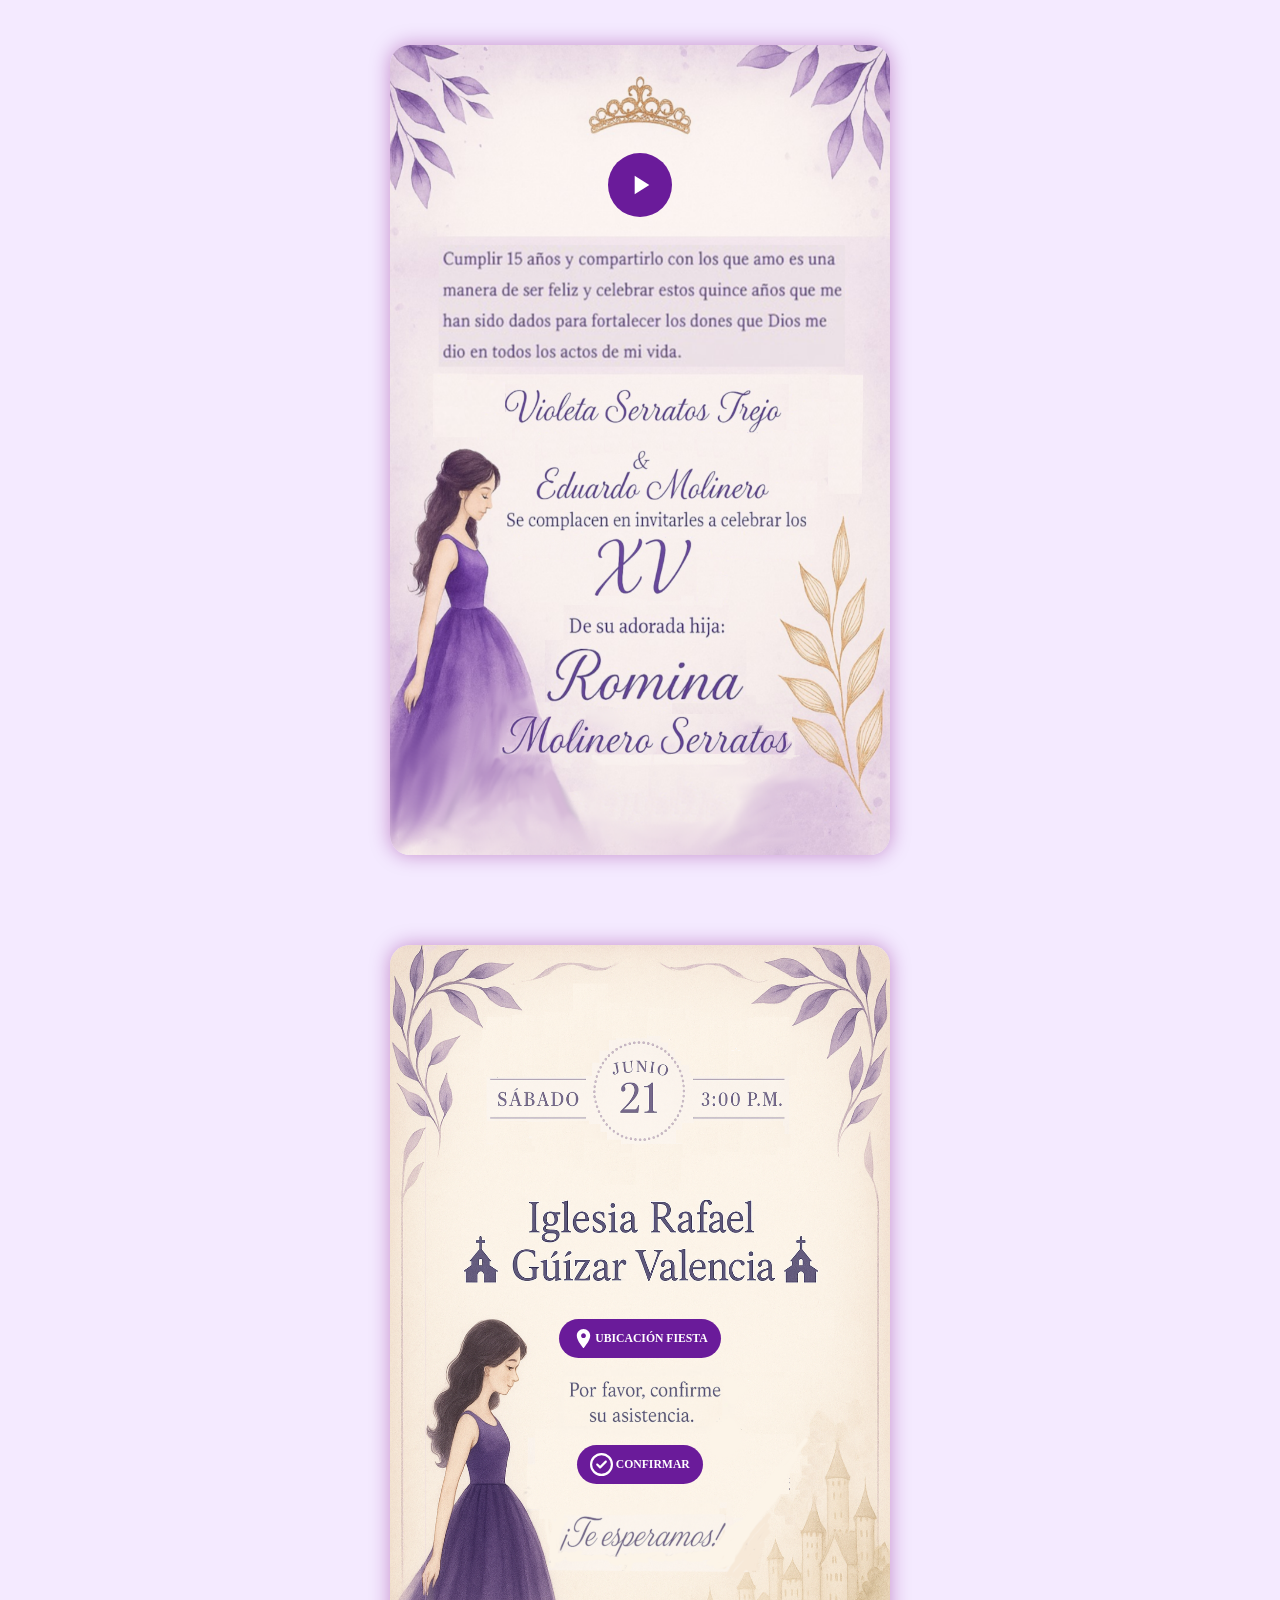
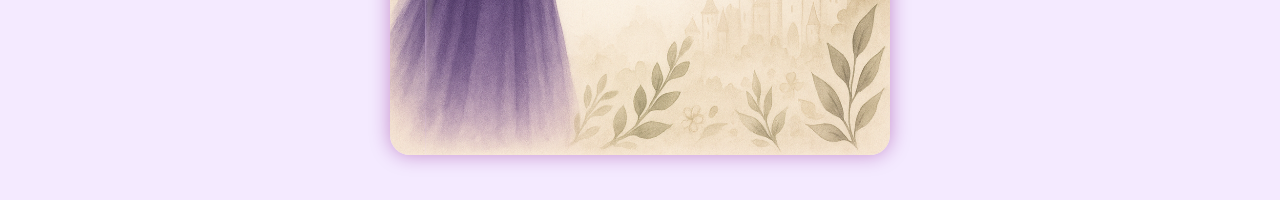
==== docs/index.html @ c10bd402 "fix Xoe at document title" ====
<!doctype html>
<html lang="es">
    <head>
        <meta charset="UTF-8" />
        <meta name="viewport" content="width=device-width, initial-scale=1.0" />
        <title>Invitación XV Romina</title>
        <link rel="stylesheet" href="styles.css" />
    </head>
    <body>
        <section class="pantalla">
            <div class="invitacion">
                <div class="contenido">
                    <button class="play-btn">
                        <div class="icon-wrap" style="height: 34px; width: 34px; display: flex; align-items: center; justify-content: center;">
                        <div class="play-p" id="iconoPlay" style="display: flex;">
                            <svg
                                xmlns="http://www.w3.org/2000/svg"
                                width="32"
                                height="32"
                                fill="white"
                                viewBox="0 0 24 24"
                            >
                                <path d="M8 5v14l11-7z" />
                            </svg>
                        </div>

                        <div
                            class="play-p"
                            id="iconoPause"
                            style="display: none;"
                        >
                            <svg
                                xmlns="http://www.w3.org/2000/svg"
                                width="32"
                                height="32"
                                fill="white"
                                viewBox="0 0 24 24"
                            >
                                <path d="M6 19h4V5H6v14zm8-14v14h4V5h-4z" />
                            </svg>
                        </div>
                    </button>
                    <audio id="miAudio">
                        <source src="audio/music.webm" type="audio/webm" />
                        <source src="audio/music.mp3" type="audio/mp3" />
                    </audio>
                </div>
                <img
                    src="imagenes/fondoREV.png"
                    alt="Invitación XV"
                    class="fondo"
                />
            </div>
        </section>

        <section class="pantalla">
            <div class="invitacion">
                <div class="contenido">
                    <a
                        href="https://maps.app.goo.gl/NX38TknnofLvXbgW9?g_st=aw"
                        target="_blank"
                        class="location-btn"
                    >
                        <svg
                            xmlns="http://www.w3.org/2000/svg"
                            height="23"
                            viewBox="0 0 24 24"
                            width="23"
                            fill="white"
                        >
                            <path
                                d="M12 2C8.13 2 5 5.13 5 9c0 5.25 7 13 7 13s7-7.75 7-13c0-3.87-3.13-7-7-7zm0 9.5c-1.38 0-2.5-1.12-2.5-2.5S10.62 6.5 12 6.5s2.5 1.12 2.5 2.5S13.38 11.5 12 11.5z"
                            />
                        </svg>
                        UBICACIÓN FIESTA
                    </a>
                    <a
                        href="https://api.whatsapp.com/send/?phone=4421382353&text=Gracias+por+la+invitación.+Nos+vemos+pronto+para+celebrar+este+día+tan+especial+para+Romina.💜&type=phone_number&app_absent=0"
                        target="_blank"
                        class="contact-btn"
                    >
                        <img
                            src="iconos/circle-check-regular.svg"
                            alt="check-icon"
                            style="
                                width: 23px;
                                height: 23px;
                                filter: invert(100%) brightness(1000%) !important;
                            "
                        />
                        CONFIRMAR
                    </a>
                </div>
                <img
                    src="imagenes/fondo2.png"
                    alt="Invitación XV"
                    class="fondo"
                />
            </div>
        </section>

        <!-- JS para reproducir -->
        <script>

          const iconoPlay = document.getElementById("iconoPlay");
          const iconoPause = document.getElementById("iconoPause");
          const playBtn = document.querySelector(".play-btn");
          const audio = document.getElementById("miAudio");

          playBtn.addEventListener("click", () => {
            if (audio.paused) {
              audio.play();
              iconoPlay.style.display = "none";
              iconoPause.style.display = "flex";
            } else {
              audio.pause();
              iconoPlay.style.display = "flex";
              iconoPause.style.display = "none";
            }
          });

        </script>
    </body>
</html>
---- docs/styles.css ----
body {
    margin: 0;
    padding: 0;
    font-family: "Georgia", serif;
    background-color: #f4eaff;
}

/* Cada sección ocupa el 100% de la pantalla */
.pantalla {
    width: 100vw;
    height: 100vh;
    display: grid;
    place-items: center;
}

.invitacion {
    width: 90%;
    max-width: 500px;
    border-radius: 20px;
    box-shadow: 0 0 20px rgba(128, 0, 128, 0.4);
    position: relative;
}

.fondo {
    width: 100%;
    height: 90vh;
    display: block;
    border-radius: 20px;
}

.contenido {
    position: absolute;
    top: 0;
    left: 0;
    padding: 30px 20px;
    width: 100%;
    height: 100%;
    text-align: center;
    color: #4c0070;
    display: flex;
    justify-content: center;
    align-items: center;
    pointer-events: none;
    padding: 0;
}

.play-btn {
    position: absolute;
    top: 12vh;
    background-color: #6a1b9a;
    color: white;
    border: none;
    width: 64px;
    height: 64px;
    padding: 10px 15px;
    border-radius: 50%;
    font-size: 20px;
    cursor: pointer;
    transition: background 0.3s ease;
    pointer-events: all;
}

.location-btn {
    display: flex;
    align-content: center;
    justify-content: center;
    justify-items: center;
    align-items: center;
    position: absolute;
    top: 41.5vh;
    background-color: #6a1b9a;
    color: white;
    text-decoration: none;
    padding: 0.93vh 1.04vw;
    border-radius: 2.31vh;
    font-size: 1.3vh;
    font-weight: bold;
    border: none;
    cursor: pointer;
    transition: background-color 0.3s ease;
    pointer-events: all;
}

.contact-btn {
    display: flex;
    align-content: center;
    justify-content: center;
    justify-items: center;
    align-items: center;
    gap: 0.28vh;
    position: absolute;
    top: 55.5vh;
    background-color: #6a1b9a;
    color: white;
    text-decoration: none;
    padding: 0.93vh 1.04vw;
    border-radius: 2.31vh;
    font-size: 1.3vh;
    font-weight: bold;
    border: none;
    cursor: pointer;
    transition: background-color 0.3s ease;
    pointer-events: all;
}

.location-btn:hover,
.contact-btn:hover,
.play-btn:hover {
    background-color: #8e24aa;
}

.icono {
    width: 18px;
    height: 18px;
}
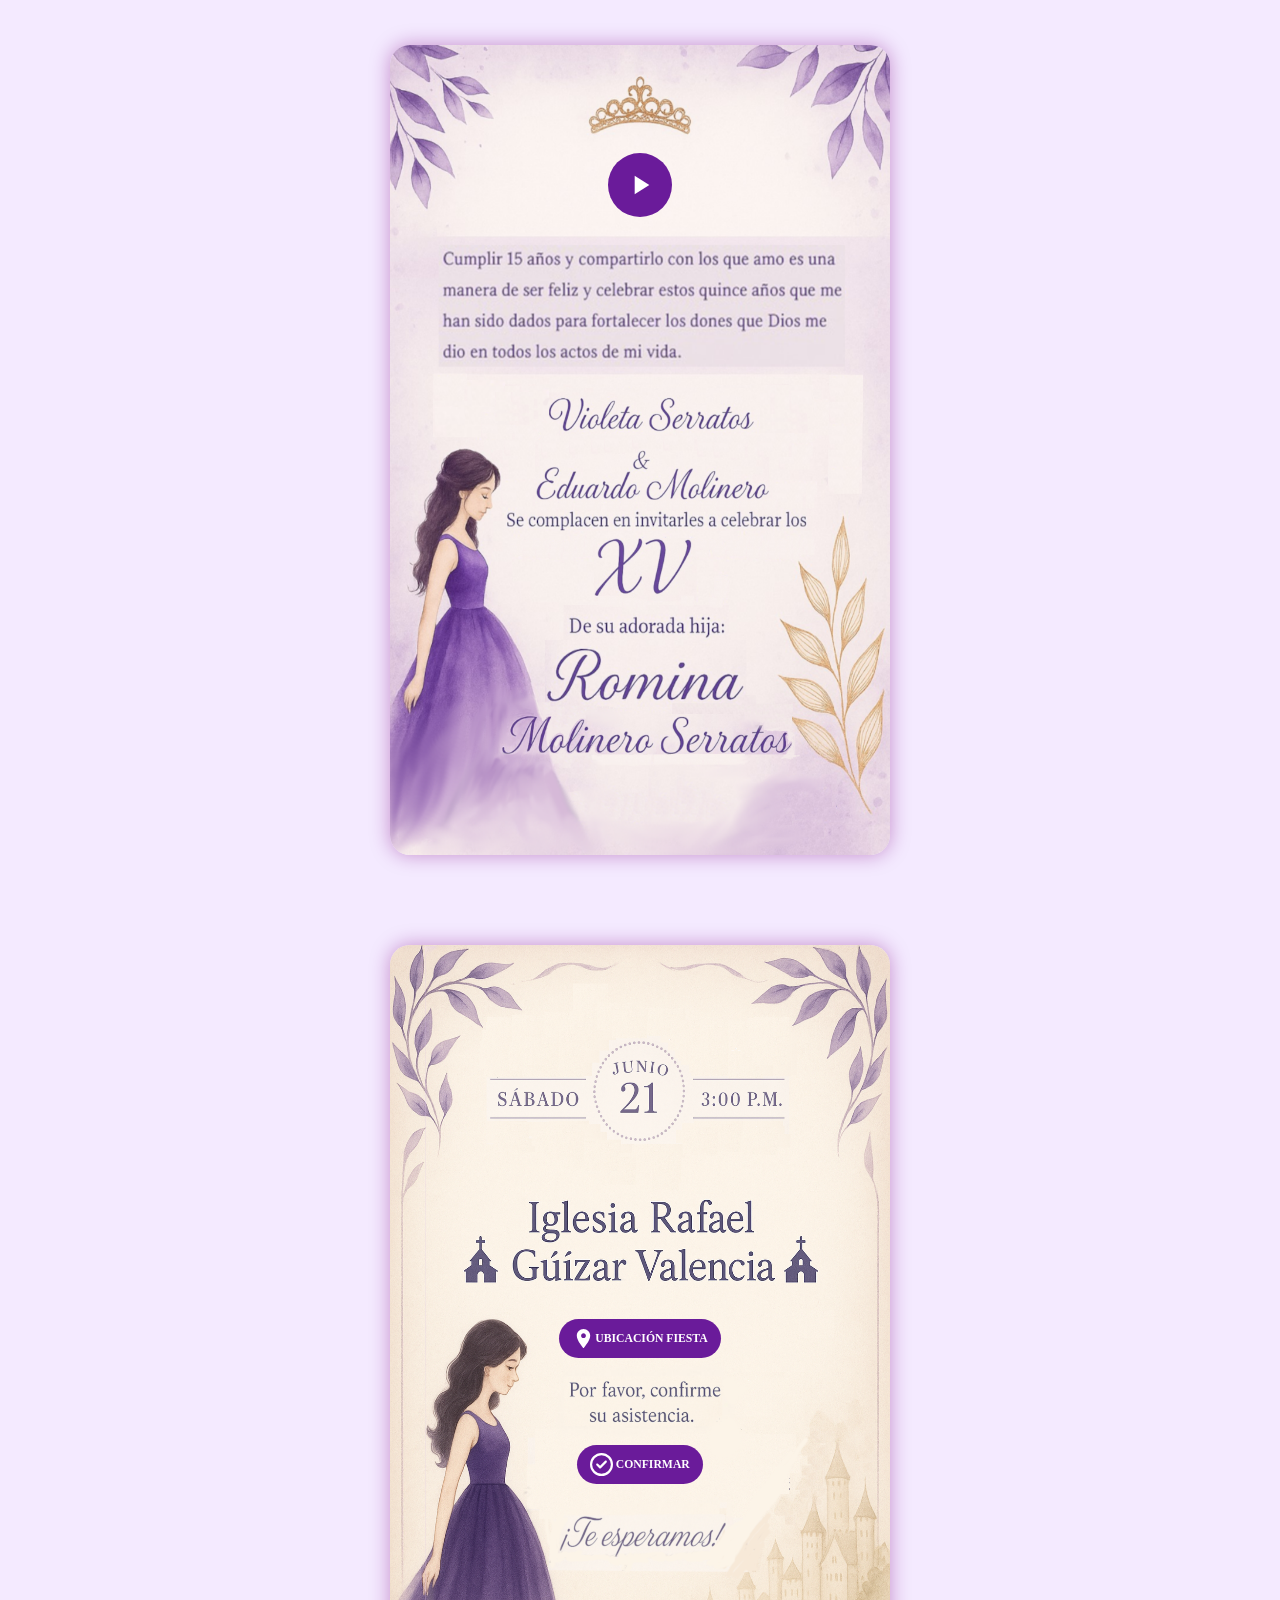
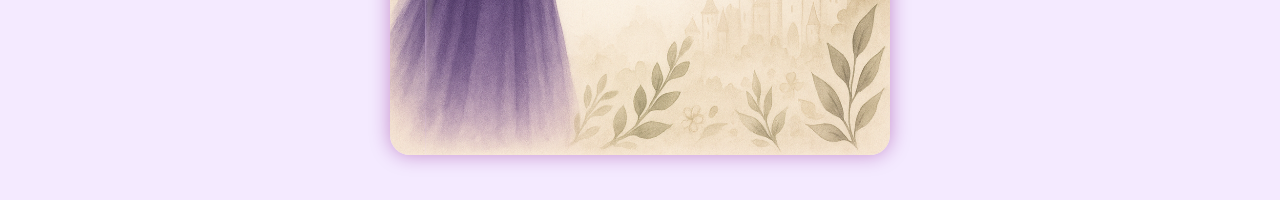
==== commit 2d788c4a: "changes" ====
--- a/docs/index.html
+++ b/docs/index.html
@@ -57,7 +57,7 @@
             <div class="invitacion">
                 <div class="contenido">
                     <a
-                        href="https://maps.app.goo.gl/NX38TknnofLvXbgW9?g_st=aw"
+                        href="https://maps.app.goo.gl/FzDVC32G8CcSwdMZ7?g_st=aw"
                         target="_blank"
                         class="location-btn"
                     >
--- a/docs/styles.css
+++ b/docs/styles.css
@@ -1,115 +1,141 @@
 body {
-    margin: 0;
-    padding: 0;
-    font-family: "Georgia", serif;
-    background-color: #f4eaff;
+  margin: 0;
+  padding: 0;
+  font-family: "Georgia", serif;
+  background-color: #f4eaff;
 }
 
-/* Cada sección ocupa el 100% de la pantalla */
+*{ outline: none; }
+a:focus,a:visited,a:active{
+  outline: none;
+}
+
+input,
+textarea,
+button,
+select,
+a {
+    -webkit-tap-highlight-color: transparent !important;
+    outline: none !important;
+    touch-action: manipulation !important;
+    user-select: none !important;
+}
+
 .pantalla {
-    width: 100vw;
-    height: 100vh;
-    display: grid;
-    place-items: center;
+  width: 100vw;
+  height: 100vh;
+  display: grid;
+  place-items: center;
 }
 
 .invitacion {
-    width: 90%;
-    max-width: 500px;
-    border-radius: 20px;
-    box-shadow: 0 0 20px rgba(128, 0, 128, 0.4);
-    position: relative;
+  width: 90%;
+  max-width: 500px;
+  border-radius: 20px;
+  box-shadow: 0 0 20px rgba(128, 0, 128, 0.4);
+  position: relative;
 }
 
 .fondo {
-    width: 100%;
-    height: 90vh;
-    display: block;
-    border-radius: 20px;
+  width: 100%;
+  height: 90vh;
+  display: block;
+  border-radius: 20px;
 }
 
 .contenido {
-    position: absolute;
-    top: 0;
-    left: 0;
-    padding: 30px 20px;
-    width: 100%;
-    height: 100%;
-    text-align: center;
-    color: #4c0070;
-    display: flex;
-    justify-content: center;
-    align-items: center;
-    pointer-events: none;
-    padding: 0;
+  position: absolute;
+  top: 0;
+  left: 0;
+  padding: 30px 20px;
+  width: 100%;
+  height: 100%;
+  text-align: center;
+  color: #4c0070;
+  display: flex;
+  justify-content: center;
+  align-items: center;
+  pointer-events: none;
+  padding: 0;
 }
 
 .play-btn {
-    position: absolute;
-    top: 12vh;
-    background-color: #6a1b9a;
-    color: white;
-    border: none;
-    width: 64px;
-    height: 64px;
-    padding: 10px 15px;
-    border-radius: 50%;
-    font-size: 20px;
-    cursor: pointer;
-    transition: background 0.3s ease;
-    pointer-events: all;
+  position: absolute;
+  top: 12vh;
+  background-color: #6a1b9a;
+  color: white;
+  border: none;
+  width: 64px;
+  height: 64px;
+  padding: 10px 15px;
+  border-radius: 50%;
+  font-size: 20px;
+  cursor: pointer;
+  transition: background 0.3s ease;
+  pointer-events: all;
+  outline: none !important;
+  -webkit-tap-highlight-color: transparent !important;
 }
 
 .location-btn {
-    display: flex;
-    align-content: center;
-    justify-content: center;
-    justify-items: center;
-    align-items: center;
-    position: absolute;
-    top: 41.5vh;
-    background-color: #6a1b9a;
-    color: white;
-    text-decoration: none;
-    padding: 0.93vh 1.04vw;
-    border-radius: 2.31vh;
-    font-size: 1.3vh;
-    font-weight: bold;
-    border: none;
-    cursor: pointer;
-    transition: background-color 0.3s ease;
-    pointer-events: all;
+  display: flex;
+  align-content: center;
+  justify-content: center;
+  justify-items: center;
+  align-items: center;
+  position: absolute;
+  top: 41.5vh;
+  background-color: #6a1b9a;
+  color: white;
+  text-decoration: none;
+  padding: 0.93vh 1.04vw;
+  border-radius: 2.31vh;
+  font-size: 1.3vh;
+  font-weight: bold;
+  border: none;
+  cursor: pointer;
+  transition: background-color 0.3s ease;
+  pointer-events: all;
+  outline: none !important;
+  -webkit-tap-highlight-color: transparent !important;
 }
 
 .contact-btn {
-    display: flex;
-    align-content: center;
-    justify-content: center;
-    justify-items: center;
-    align-items: center;
-    gap: 0.28vh;
-    position: absolute;
-    top: 55.5vh;
-    background-color: #6a1b9a;
-    color: white;
-    text-decoration: none;
-    padding: 0.93vh 1.04vw;
-    border-radius: 2.31vh;
-    font-size: 1.3vh;
-    font-weight: bold;
-    border: none;
-    cursor: pointer;
-    transition: background-color 0.3s ease;
-    pointer-events: all;
+  display: flex;
+  align-content: center;
+  justify-content: center;
+  justify-items: center;
+  align-items: center;
+  gap: 0.28vh;
+  position: absolute;
+  top: 55.5vh;
+  background-color: #6a1b9a;
+  color: white;
+  text-decoration: none;
+  padding: 0.93vh 1.04vw;
+  border-radius: 2.31vh;
+  font-size: 1.3vh;
+  font-weight: bold;
+  border: none;
+  cursor: pointer;
+  transition: background-color 0.3s ease;
+  pointer-events: all;
+  outline: none !important;
+  -webkit-tap-highlight-color: transparent !important;
 }
 
 .location-btn:hover,
 .contact-btn:hover,
 .play-btn:hover {
-    background-color: #8e24aa;
+  background-color: #8e24aa;
 }
 
 .icono {
-    width: 18px;
-    height: 18px;
+  width: 18px;
+  height: 18px;
 }
+
+button {
+  outline: none;
+  -webkit-tap-highlight-color: transparent;
+}
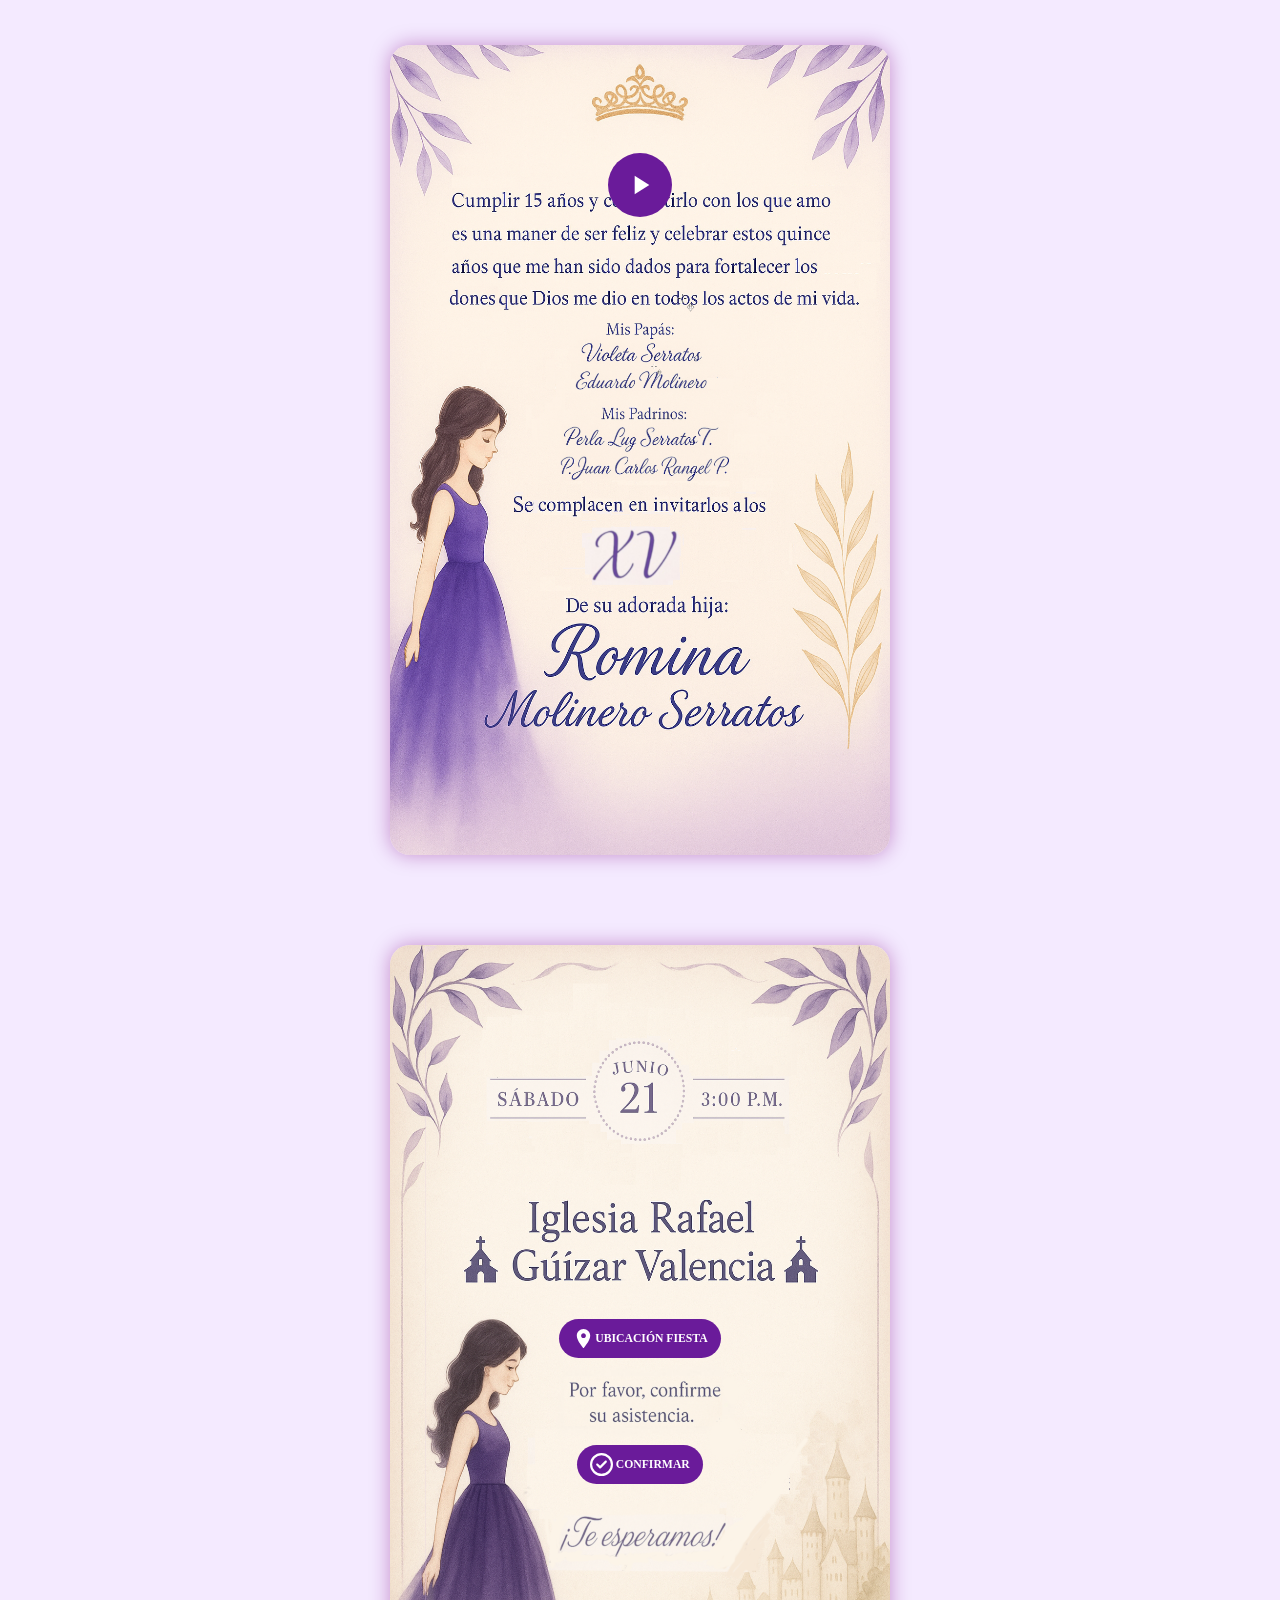
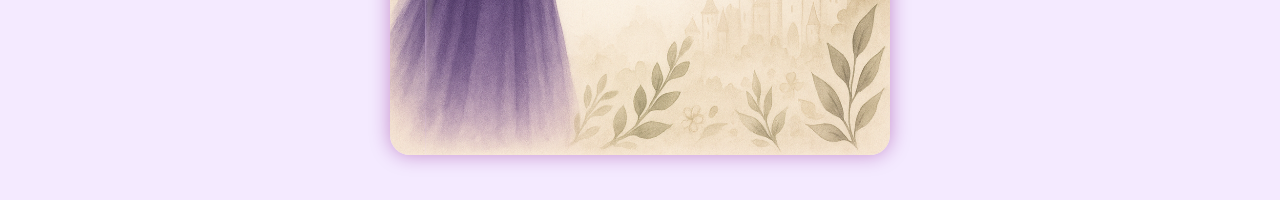
==== commit ef6aede8: "final changes?" ====
--- a/docs/index.html
+++ b/docs/index.html
@@ -46,7 +46,7 @@
                     </audio>
                 </div>
                 <img
-                    src="imagenes/fondoREV.png"
+                    src="imagenes/fondoREV_V_FINAL.png"
                     alt="Invitación XV"
                     class="fondo"
                 />
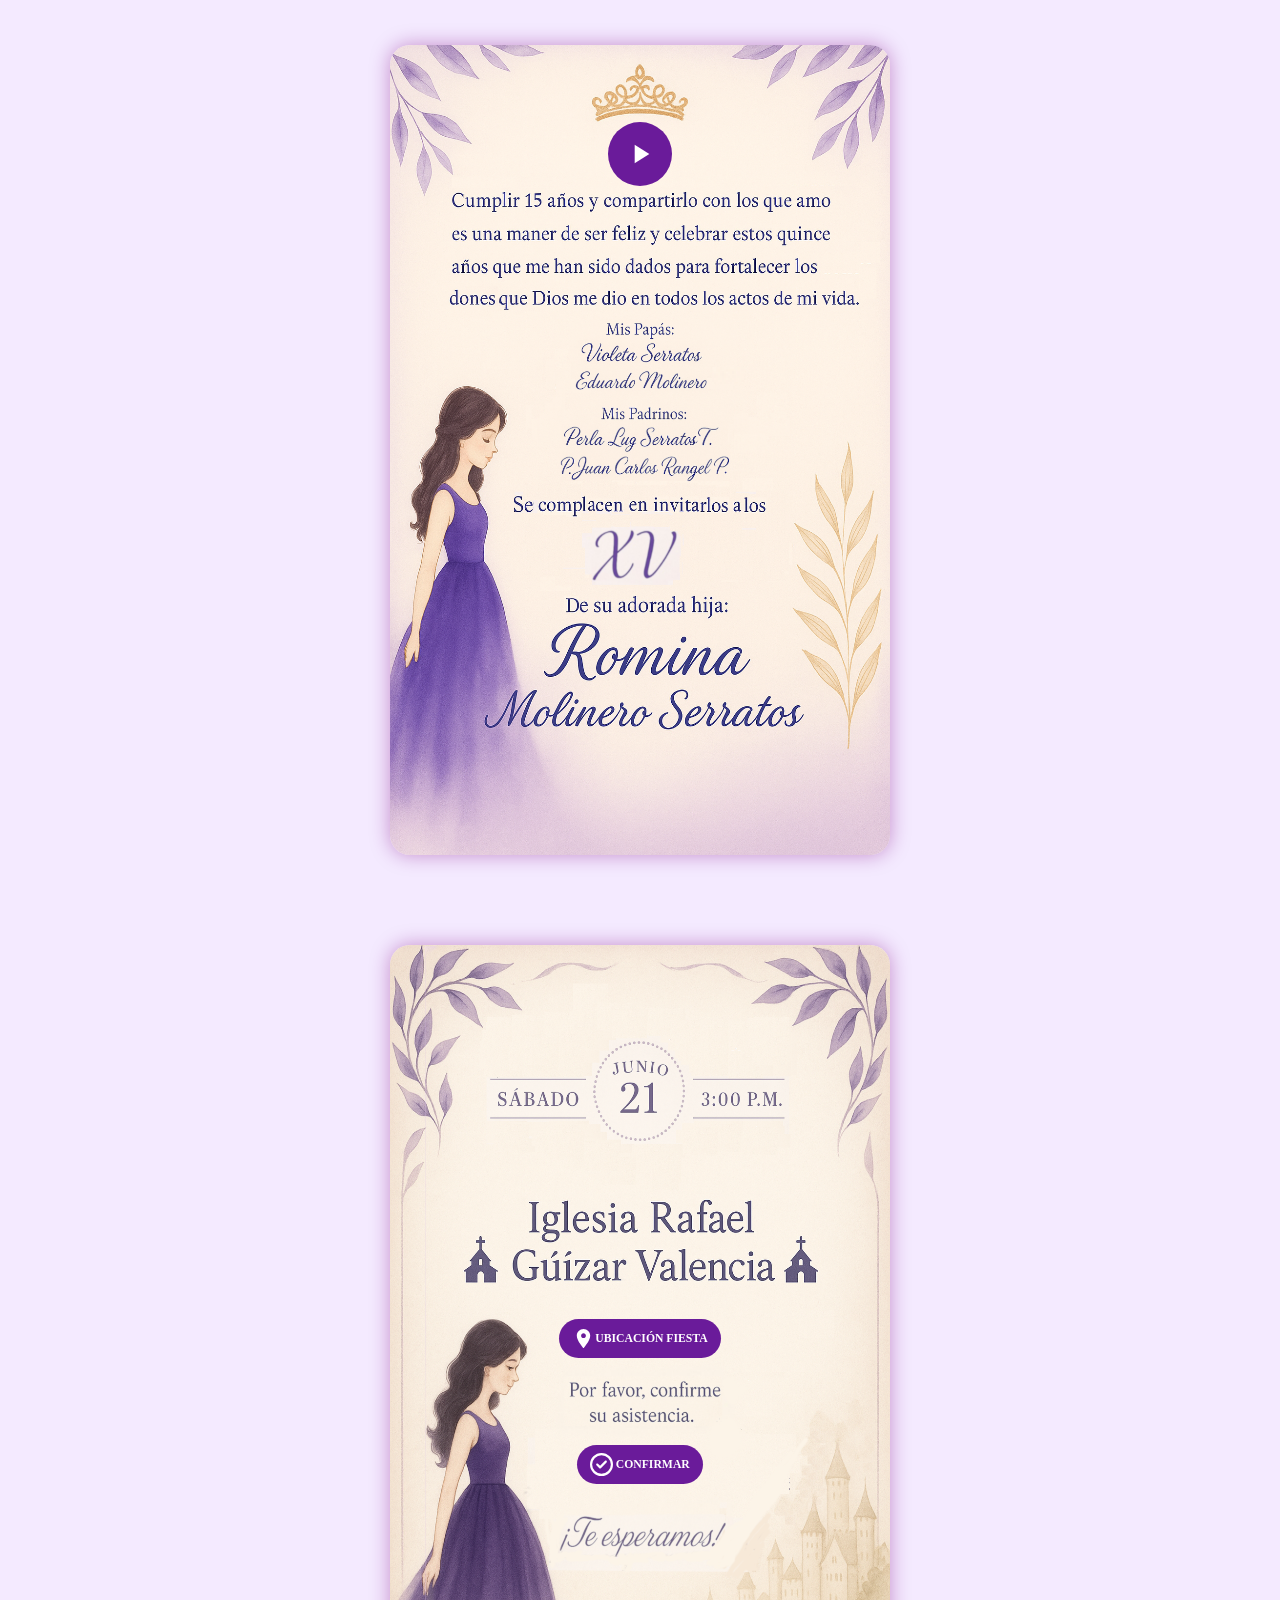
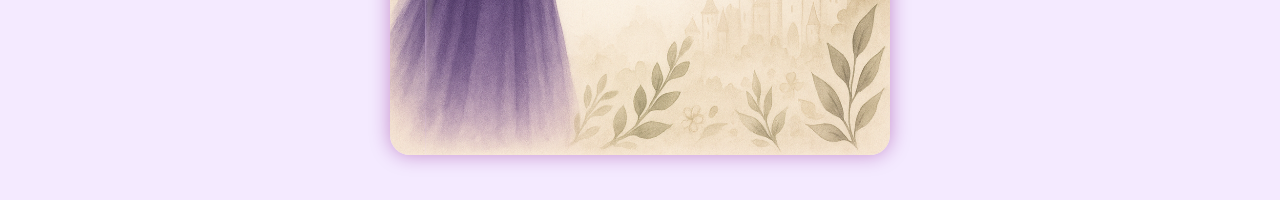
==== commit b18ae983: "fixxxxx" ====
--- a/docs/index.html
+++ b/docs/index.html
@@ -46,7 +46,7 @@
                     </audio>
                 </div>
                 <img
-                    src="imagenes/fondoREV_V_FINAL.png"
+                    src="imagenes/fondo.png"
                     alt="Invitación XV"
                     class="fondo"
                 />
@@ -122,3 +122,5 @@
         </script>
     </body>
 </html>
+
+<!--HI IM 1L5TH :) -->
--- a/docs/styles.css
+++ b/docs/styles.css
@@ -1,13 +1,17 @@
 body {
-  margin: 0;
-  padding: 0;
-  font-family: "Georgia", serif;
-  background-color: #f4eaff;
+    margin: 0;
+    padding: 0;
+    font-family: "Georgia", serif;
+    background-color: #f4eaff;
 }
 
-*{ outline: none; }
-a:focus,a:visited,a:active{
-  outline: none;
+* {
+    outline: none;
+}
+a:focus,
+a:visited,
+a:active {
+    outline: none;
 }
 
 input,
@@ -22,120 +26,147 @@
 }
 
 .pantalla {
-  width: 100vw;
-  height: 100vh;
-  display: grid;
-  place-items: center;
+    width: 100vw;
+    height: 100vh;
+    display: grid;
+    place-items: center;
 }
 
 .invitacion {
-  width: 90%;
-  max-width: 500px;
-  border-radius: 20px;
-  box-shadow: 0 0 20px rgba(128, 0, 128, 0.4);
-  position: relative;
+    width: 90%;
+    max-width: 500px;
+    border-radius: 20px;
+    box-shadow: 0 0 20px rgba(128, 0, 128, 0.4);
+    position: relative;
 }
 
 .fondo {
-  width: 100%;
-  height: 90vh;
-  display: block;
-  border-radius: 20px;
+    width: 100%;
+    height: 90vh;
+    display: block;
+    border-radius: 20px;
 }
 
 .contenido {
-  position: absolute;
-  top: 0;
-  left: 0;
-  padding: 30px 20px;
-  width: 100%;
-  height: 100%;
-  text-align: center;
-  color: #4c0070;
-  display: flex;
-  justify-content: center;
-  align-items: center;
-  pointer-events: none;
-  padding: 0;
+    position: absolute;
+    top: 0;
+    left: 0;
+    padding: 30px 20px;
+    width: 100%;
+    height: 100%;
+    text-align: center;
+    color: #4c0070;
+    display: flex;
+    justify-content: center;
+    align-items: center;
+    pointer-events: none;
+    padding: 0;
 }
 
 .play-btn {
-  position: absolute;
-  top: 12vh;
-  background-color: #6a1b9a;
-  color: white;
-  border: none;
-  width: 64px;
-  height: 64px;
-  padding: 10px 15px;
-  border-radius: 50%;
-  font-size: 20px;
-  cursor: pointer;
-  transition: background 0.3s ease;
-  pointer-events: all;
-  outline: none !important;
-  -webkit-tap-highlight-color: transparent !important;
+    position: absolute;
+    top: 8.5vh;
+    background-color: #6a1b9a;
+    color: white;
+    border: none;
+    width: 64px;
+    height: 64px;
+    padding: 10px 15px;
+    border-radius: 50%;
+    font-size: 20px;
+    cursor: pointer;
+    transition: background 0.3s ease;
+    pointer-events: all;
+    outline: none !important;
+    -webkit-tap-highlight-color: transparent !important;
+}
+
+@media (max-width: 375px) and (max-height: 667px),
+    (max-width: 375px) and (max-height: 812px) {
+    .play-btn {
+        width: 50px;
+        height: 50px;
+        padding: 8px 12px;
+        border-radius: 50%;
+        font-size: 16px;
+    }
+
+    .play-p {
+        width: 25px !important;
+        height: 25px !important;
+        font-size: 25px !important;
+    }
+    .play-p svg {
+        width: 25px !important;
+        height: 25px !important;
+        font-size: 25px !important;
+    }
+
+    .icon-wrap {
+        width: 26px !important;
+        height: 26px !important;
+    }
 }
 
 .location-btn {
-  display: flex;
-  align-content: center;
-  justify-content: center;
-  justify-items: center;
-  align-items: center;
-  position: absolute;
-  top: 41.5vh;
-  background-color: #6a1b9a;
-  color: white;
-  text-decoration: none;
-  padding: 0.93vh 1.04vw;
-  border-radius: 2.31vh;
-  font-size: 1.3vh;
-  font-weight: bold;
-  border: none;
-  cursor: pointer;
-  transition: background-color 0.3s ease;
-  pointer-events: all;
-  outline: none !important;
-  -webkit-tap-highlight-color: transparent !important;
+    display: flex;
+    align-content: center;
+    justify-content: center;
+    justify-items: center;
+    align-items: center;
+    position: absolute;
+    top: 41.5vh;
+    background-color: #6a1b9a;
+    color: white;
+    text-decoration: none;
+    padding: 0.93vh 1.04vw;
+    border-radius: 2.31vh;
+    font-size: 1.3vh;
+    font-weight: bold;
+    border: none;
+    cursor: pointer;
+    transition: background-color 0.3s ease;
+    pointer-events: all;
+    outline: none !important;
+    -webkit-tap-highlight-color: transparent !important;
 }
 
 .contact-btn {
-  display: flex;
-  align-content: center;
-  justify-content: center;
-  justify-items: center;
-  align-items: center;
-  gap: 0.28vh;
-  position: absolute;
-  top: 55.5vh;
-  background-color: #6a1b9a;
-  color: white;
-  text-decoration: none;
-  padding: 0.93vh 1.04vw;
-  border-radius: 2.31vh;
-  font-size: 1.3vh;
-  font-weight: bold;
-  border: none;
-  cursor: pointer;
-  transition: background-color 0.3s ease;
-  pointer-events: all;
-  outline: none !important;
-  -webkit-tap-highlight-color: transparent !important;
+    display: flex;
+    align-content: center;
+    justify-content: center;
+    justify-items: center;
+    align-items: center;
+    gap: 0.28vh;
+    position: absolute;
+    top: 55.5vh;
+    background-color: #6a1b9a;
+    color: white;
+    text-decoration: none;
+    padding: 0.93vh 1.04vw;
+    border-radius: 2.31vh;
+    font-size: 1.3vh;
+    font-weight: bold;
+    border: none;
+    cursor: pointer;
+    transition: background-color 0.3s ease;
+    pointer-events: all;
+    outline: none !important;
+    -webkit-tap-highlight-color: transparent !important;
 }
 
 .location-btn:hover,
 .contact-btn:hover,
 .play-btn:hover {
-  background-color: #8e24aa;
+    background-color: #8e24aa;
 }
 
 .icono {
-  width: 18px;
-  height: 18px;
+    width: 18px;
+    height: 18px;
 }
 
 button {
-  outline: none;
-  -webkit-tap-highlight-color: transparent;
+    outline: none;
+    -webkit-tap-highlight-color: transparent;
 }
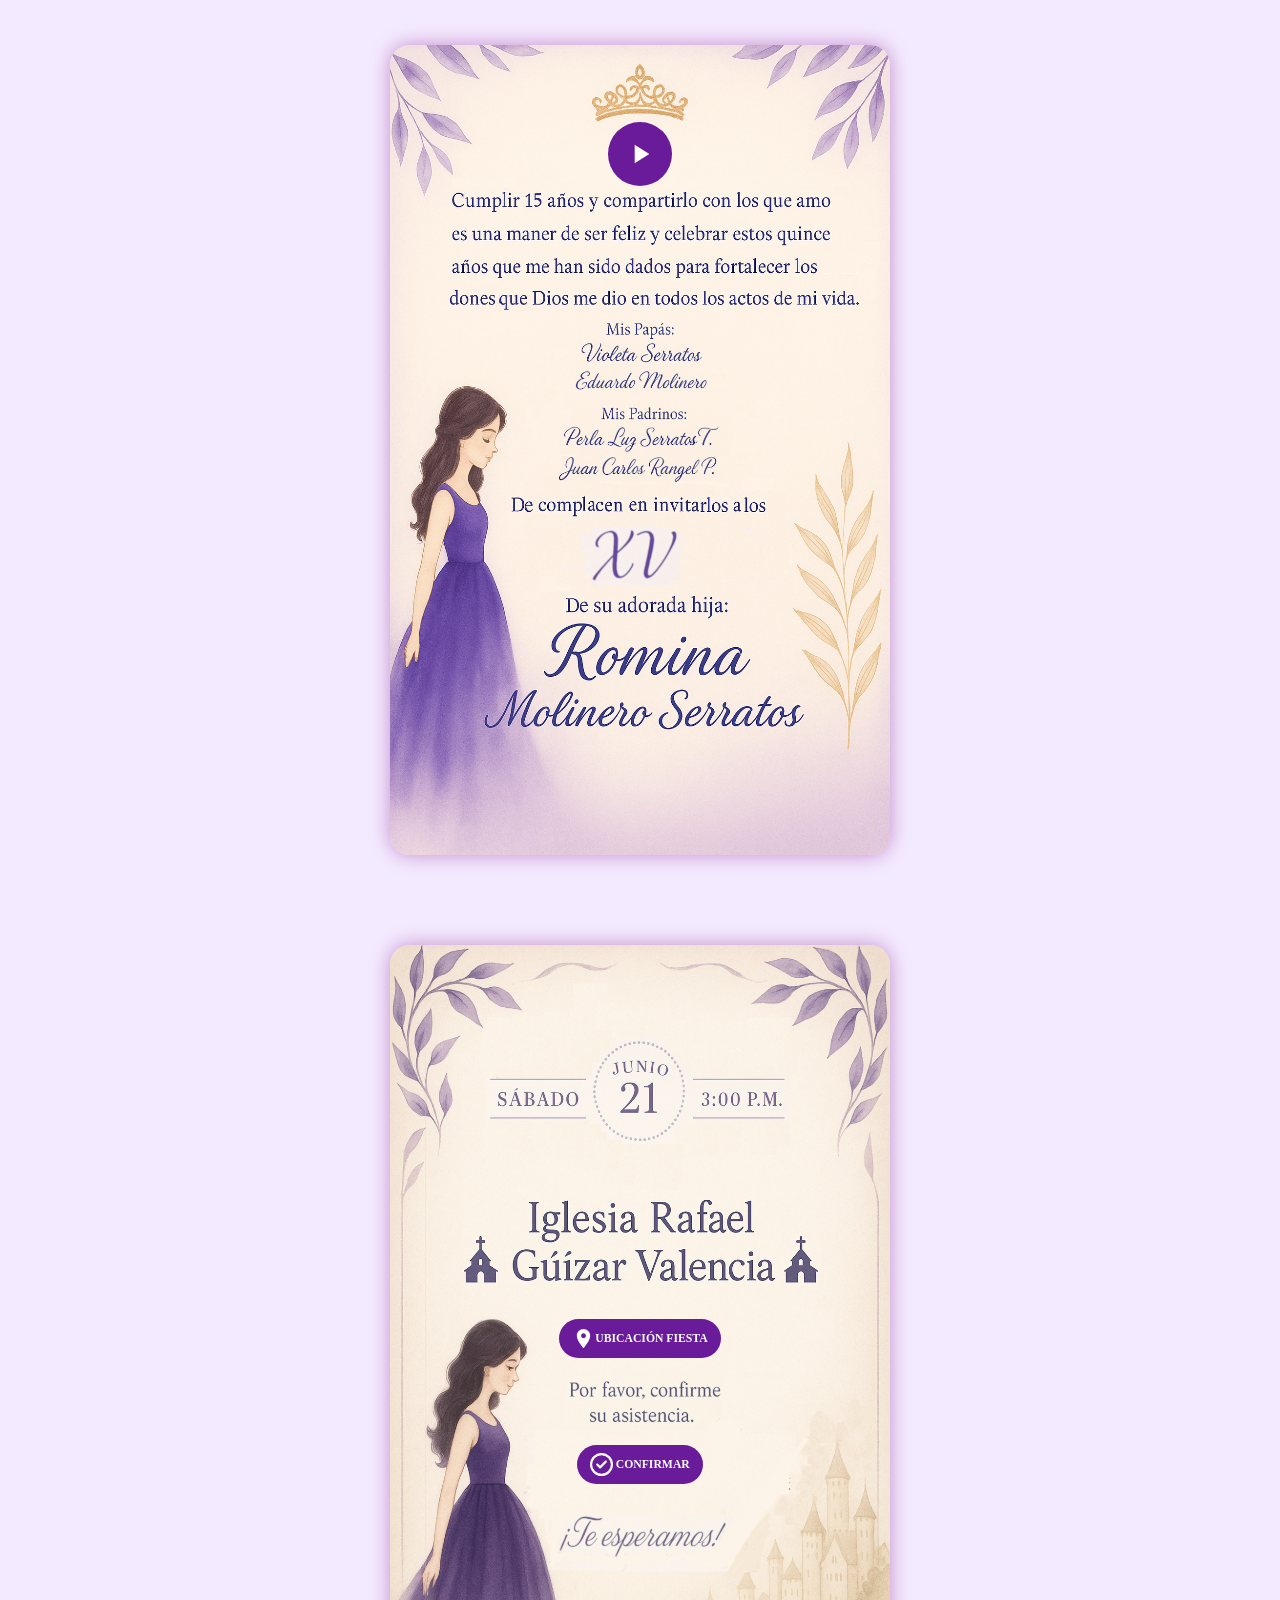
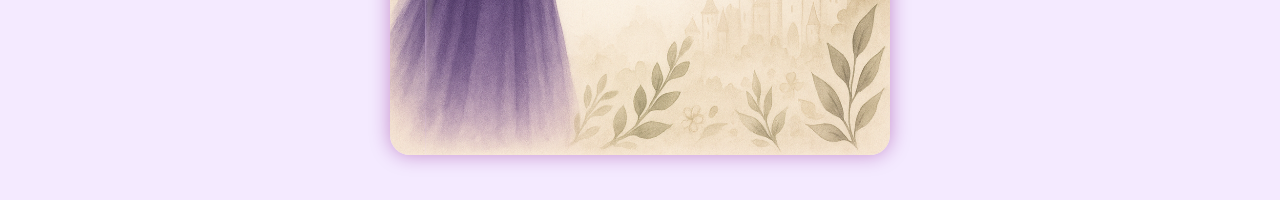
==== commit a328b5da: "asdfrw" ====
--- a/docs/index.html
+++ b/docs/index.html
@@ -46,7 +46,7 @@
                     </audio>
                 </div>
                 <img
-                    src="imagenes/fondo.png"
+                    src="imagenes/fondo_V_Final.png"
                     alt="Invitación XV"
                     class="fondo"
                 />
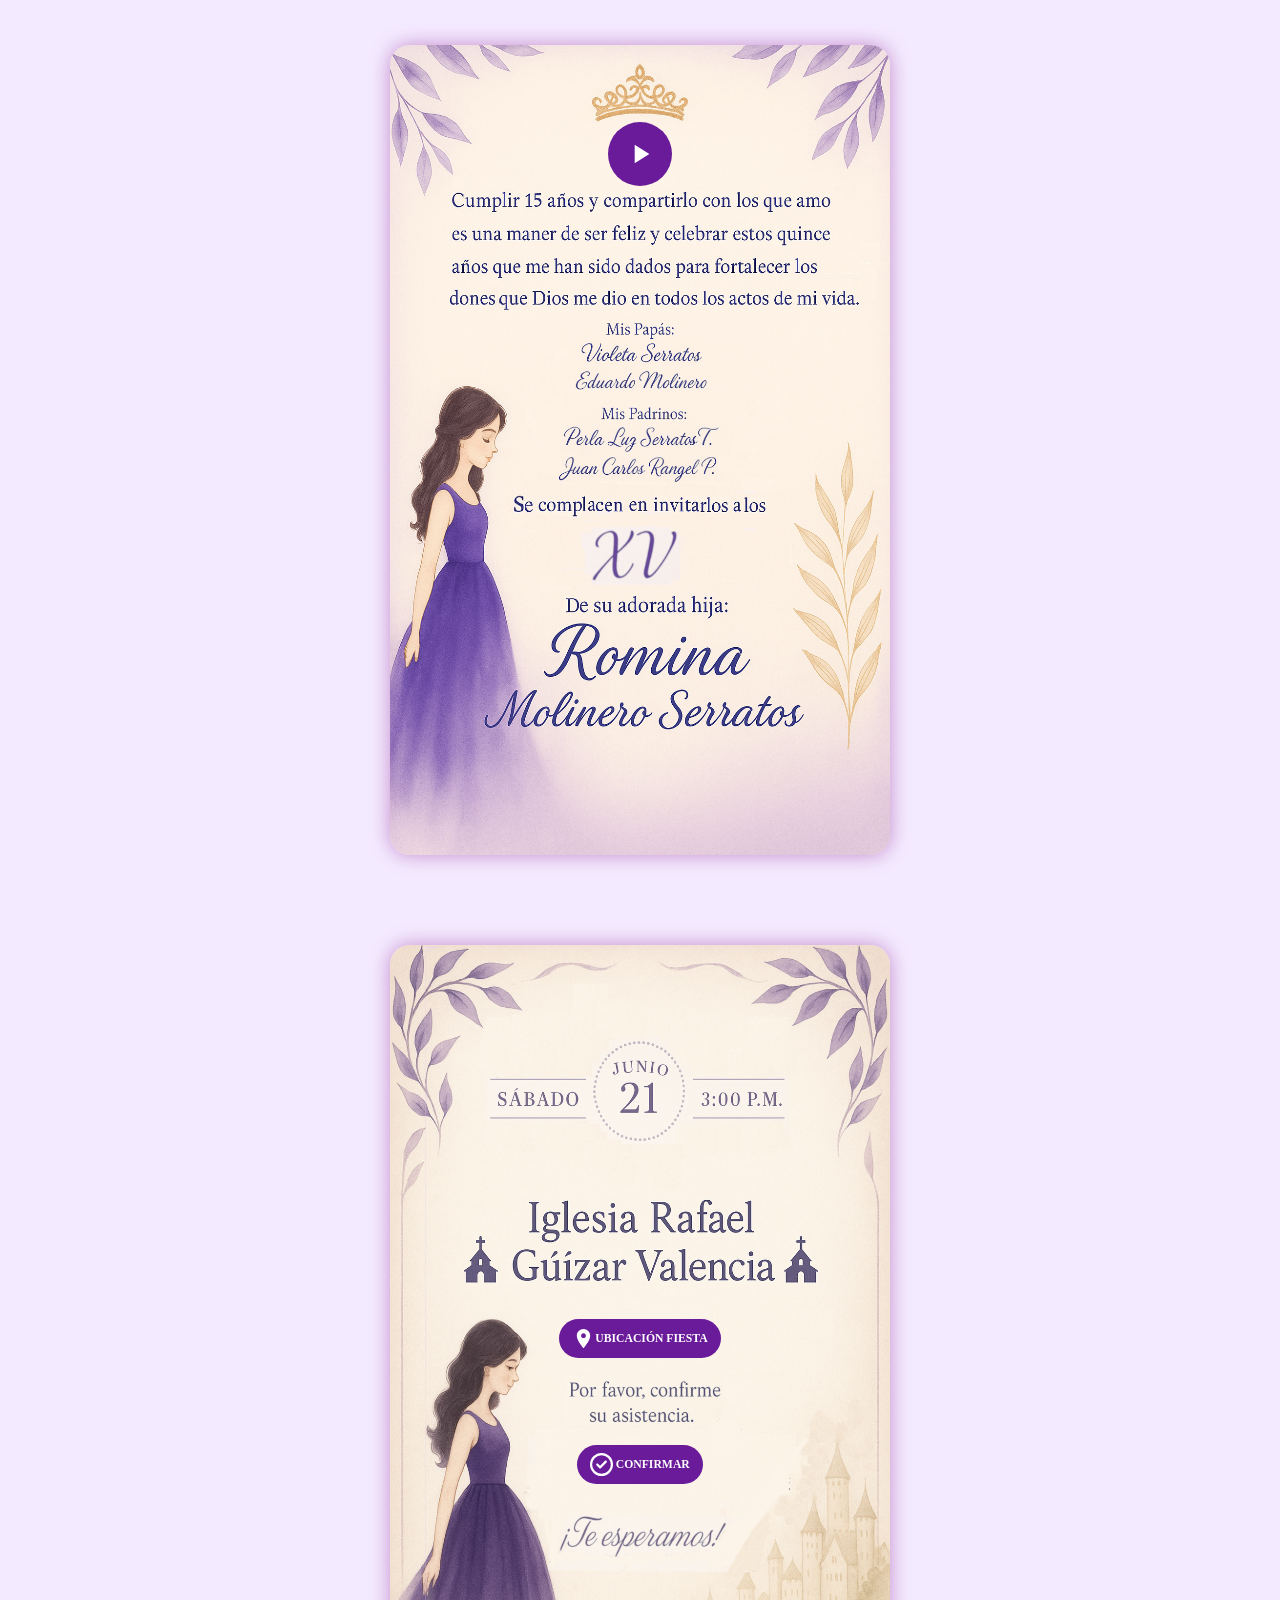
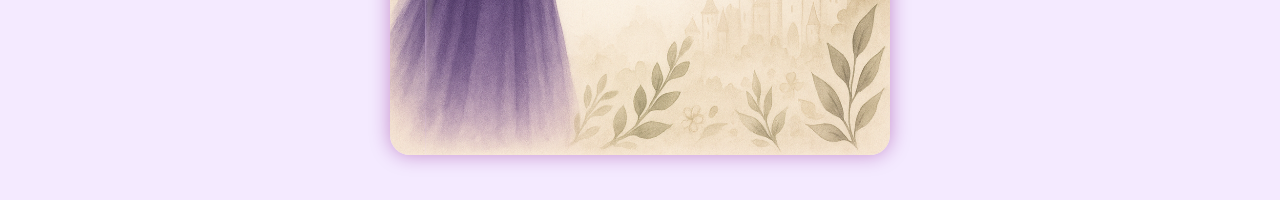
==== commit 59e4ae72: "ajhhhhhh" ====
--- a/docs/index.html
+++ b/docs/index.html
@@ -46,7 +46,7 @@
                     </audio>
                 </div>
                 <img
-                    src="imagenes/fondo_V_Final.png"
+                    src="imagenes/fondo.png"
                     alt="Invitación XV"
                     class="fondo"
                 />
